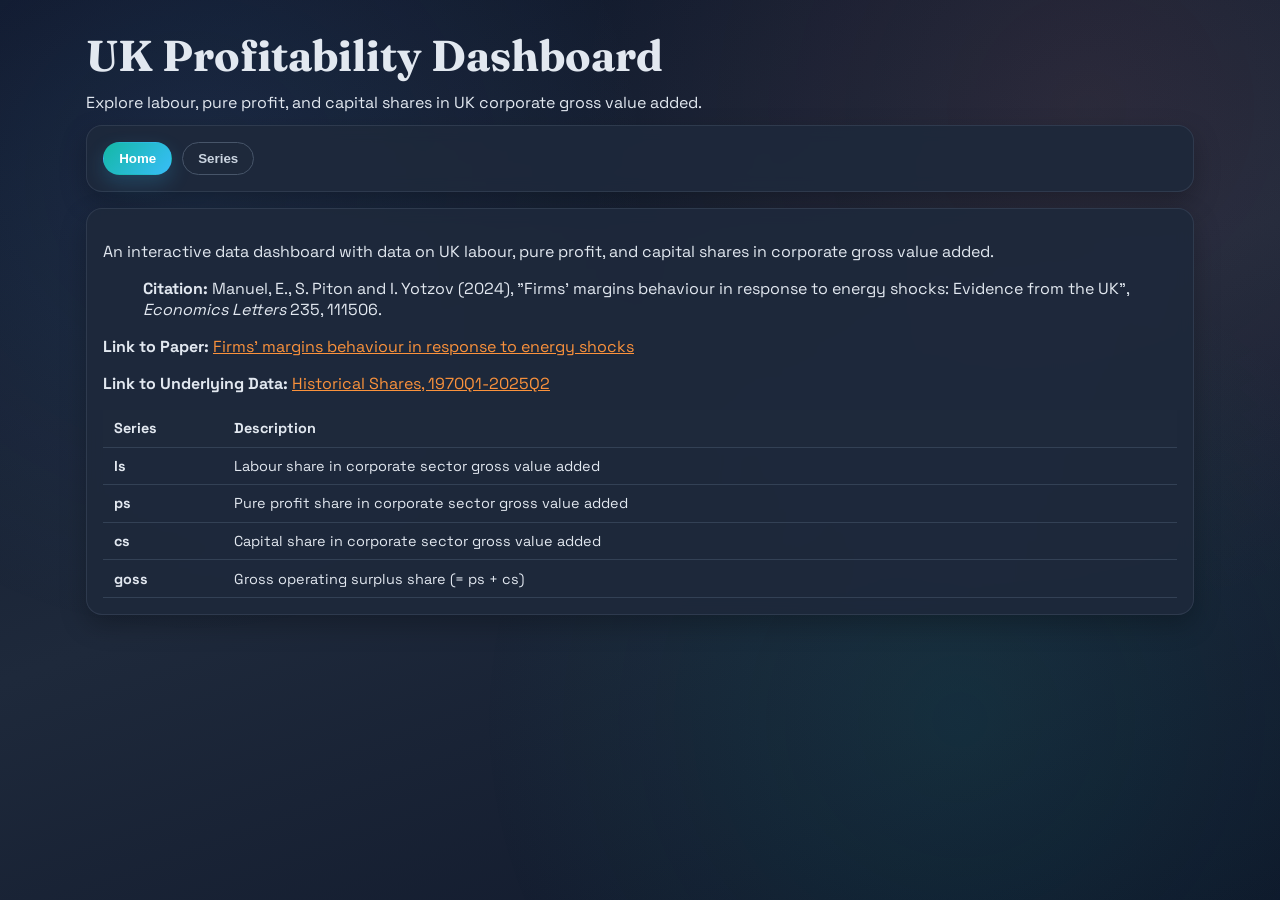
==== index.html @ 467ae9ec "Some more edits to the interactive figure in the dashboard." ====
<!doctype html>
<html lang="en">
  <head>
    <meta charset="UTF-8" />
    <meta name="viewport" content="width=device-width, initial-scale=1.0" />
    <title>UK Profits Dashboard</title>
    <link rel="stylesheet" href="styles.css" />
  </head>
  <body>
    <div class="background-layer" aria-hidden="true"></div>
    <main class="app-shell">
      <header class="hero">
        <h1>UK Profitability Dashboard</h1>
        <p class="subtitle" id="subtitleText">
          Explore labour, pure profit, and capital shares in UK corporate gross value added.
        </p>
        <section class="tabs card" role="tablist" aria-label="Dashboard pages">
          <button
            class="tab-button is-active"
            id="tab-home"
            data-page-id="home"
            role="tab"
            aria-selected="true"
            type="button"
          >
            Home
          </button>
          <button
            class="tab-button"
            id="tab-data"
            data-page-id="data"
            role="tab"
            aria-selected="false"
            type="button"
          >
            Series
          </button>
        </section>
      </header>

      <section id="homeSection" class="card">
        <p>
          An interactive data dashboard with data on UK labour, pure profit, and capital shares in corporate gross value added.
        </p>
        <blockquote>
          <p>
            <strong>Citation:</strong>  Manuel, E., S. Piton and I. Yotzov (2024), "Firms' margins behaviour in response to energy shocks: Evidence from the UK", <em>Economics Letters</em> 235, 111506.
          </p>
        </blockquote>
        <p>
          <strong>Link to Paper:</strong> <a href="https://www.sciencedirect.com/science/article/abs/pii/S0165176523005323" target="_blank" rel="noopener noreferrer">Firms' margins behaviour in response to energy shocks</a>
        </p>
        <p>
          <strong>Link to Underlying Data:</strong> <a href="https://docs.google.com/spreadsheets/d/1JH-yO6XuzuK81xpIovVxBA_Ss4RFpj5r/edit?usp=drivesdk&ouid=118050660930203159586&rtpof=true&sd=true" target="_blank" rel="noopener noreferrer">Historical Shares, 1970Q1-2025Q2</a>
        </p>  
        <div class="table-wrapper">
          <table class="home-features-table">
            <thead>
              <tr>
                <th>Series</th>
                <th>Description</th>
              </tr>
            </thead>
            <tbody>
              <tr>
                <td><strong>ls</strong></td>
                <td>Labour share in corporate sector gross value added</td>
              </tr>
              <tr>
                <td><strong>ps</strong></td>
                <td>Pure profit share in corporate sector gross value added</td>
              </tr>
              <tr>
                <td><strong>cs</strong></td>
                <td>Capital share in corporate sector gross value added</td>
              </tr>
              <tr>
                <td><strong>goss</strong></td>
                <td>Gross operating surplus share (= ps + cs)</td>
              </tr>
            </tbody>
          </table>
        </div>
      </section>

      <section id="dataSection" hidden>
        <section class="controls card" aria-label="Chart controls">
          <div class="control-group">
            <p class="control-title">Series</p>
            <div id="seriesControls" class="series-controls"></div>
          </div>
        </section>

        <section class="card">
          <h2>Shares of UK Corporate Gross Value Added</h2>
          <p class="chart-caption" id="chartCaption"></p>
          <div id="chartWrap" class="chart-wrap">
            <svg id="timeSeriesChart" viewBox="0 0 980 420" role="img" aria-label="Time-series chart"></svg>
            <div id="chartTooltip" class="chart-tooltip" hidden></div>
          </div>
          <div class="range-slider-wrap" id="rangeSliderWrap" hidden>
            <div class="range-labels">
              <span id="rangeStartLabel"></span>
              <span id="rangeEndLabel"></span>
            </div>
            <div class="range-slider">
              <input type="range" id="rangeStart" min="0" max="1" value="0" step="1" />
              <input type="range" id="rangeEnd" min="0" max="1" value="1" step="1" />
            </div>
            <button class="range-reset-btn" id="rangeResetBtn" type="button">Reset range</button>
          </div>
        </section>
      </section>
    </main>

    <script src="data/uk-profits-data.js"></script>
    <script src="app.js"></script>
  </body>
</html>
---- styles.css ----
@import url("https://fonts.googleapis.com/css2?family=Fraunces:opsz,wght@9..144,700&family=Space+Grotesk:wght@400;500;700&display=swap");

:root {
  --ink: #e2e8f0;
  --paper: #0f172a;
  --card: rgba(30, 41, 59, 0.92);
  --line: #334155;
  --accent: #14b8a6;
  --accent-2: #38bdf8;
  --ls: #60a5fa;
  --ps: #f87171;
  --cs: #fbbf24;
  --goss: #a78bfa;
}

* {
  box-sizing: border-box;
}

[hidden] {
  display: none !important;
}

body {
  margin: 0;
  color: var(--ink);
  font-family: "Space Grotesk", "Avenir Next", "Segoe UI", sans-serif;
  background: linear-gradient(160deg, #0f172a 0%, #1e293b 50%, #0f172a 100%);
  min-height: 100vh;
}

.background-layer {
  position: fixed;
  inset: 0;
  background-image:
    radial-gradient(circle at 15% 20%, rgba(96, 165, 250, 0.1) 0, transparent 35%),
    radial-gradient(circle at 85% 12%, rgba(248, 113, 113, 0.08) 0, transparent 38%),
    radial-gradient(circle at 75% 80%, rgba(20, 184, 166, 0.1) 0, transparent 40%);
  pointer-events: none;
}

.app-shell {
  position: relative;
  z-index: 1;
  max-width: 1140px;
  margin: 0 auto;
  padding: 2rem 1rem 3rem;
  display: grid;
  gap: 1rem;
}

.hero {
  display: grid;
  gap: 0.75rem;
  animation: reveal 500ms ease-out;
}

.eyebrow {
  margin: 0;
  text-transform: uppercase;
  letter-spacing: 0.08em;
  font-size: 0.78rem;
  font-weight: 700;
  color: #38bdf8;
}

h1,
h2 {
  margin: 0;
  font-family: "Fraunces", Georgia, serif;
}

h1 {
  font-size: clamp(1.9rem, 4vw, 2.7rem);
  line-height: 1.1;
}

h2 {
  font-size: 1.32rem;
}

a {
  color: #fb923c;
}

a:hover {
  color: #fdba74;
}

.subtitle {
  margin: 0;
  max-width: 72ch;
}

.card {
  background: var(--card);
  border: 1px solid rgba(148, 163, 184, 0.15);
  border-radius: 16px;
  padding: 1rem;
  backdrop-filter: blur(8px);
  box-shadow: 0 10px 26px rgba(0, 0, 0, 0.25);
  animation: reveal 650ms ease-out;
}

.tabs {
  display: flex;
  gap: 0.6rem;
  flex-wrap: wrap;
}

.tab-button {
  border: 1px solid #475569;
  border-radius: 999px;
  padding: 0.52rem 0.95rem;
  background: #1e293b;
  color: #cbd5e1;
  font-weight: 600;
  cursor: pointer;
  transition: all 150ms ease;
}

.tab-button:hover {
  background: #334155;
}

.tab-button.is-active {
  border-color: transparent;
  background: linear-gradient(130deg, var(--accent) 0%, var(--accent-2) 100%);
  color: #ffffff;
  box-shadow: 0 8px 20px rgba(56, 189, 248, 0.2);
}

.controls {
  display: grid;
  gap: 0.8rem;
  grid-template-columns: repeat(auto-fit, minmax(230px, 1fr));
}

.control-group {
  display: grid;
  gap: 0.45rem;
}

.control-title {
  margin: 0;
  font-size: 0.9rem;
  font-weight: 700;
}

.series-controls {
  display: flex;
  gap: 0.6rem;
  flex-wrap: wrap;
}

.series-option {
  display: inline-flex;
  align-items: center;
  gap: 0.45rem;
  border: 1px solid #475569;
  border-radius: 999px;
  padding: 0.34rem 0.62rem;
  background: #1e293b;
}

.series-dot {
  width: 10px;
  height: 10px;
  border-radius: 999px;
}

label,
select {
  font: inherit;
}

select {
  width: 100%;
  padding: 0.58rem 0.7rem;
  border-radius: 10px;
  border: 1px solid #475569;
  background: #1e293b;
  color: #e2e8f0;
}

.chart-wrap {
  position: relative;
  width: 100%;
  overflow: hidden;
}

#timeSeriesChart {
  width: 100%;
  min-width: 700px;
  height: auto;
  border-radius: 12px;
  background: linear-gradient(180deg, #1e293b 0%, #162032 100%);
}

.chart-caption {
  margin: 0.4rem 0 1rem;
  color: #94a3b8;
}

.chart-help {
  margin: 0.75rem 0 0;
  color: #64748b;

  font-size: 0.88rem;
}

.chart-tooltip {
  position: absolute;
  min-width: 180px;
  max-width: 260px;
  background: rgba(15, 23, 42, 0.92);
  color: #f8fafc;
  border-radius: 10px;
  padding: 0.55rem 0.65rem;
  font-size: 0.83rem;
  line-height: 1.35;
  pointer-events: none;
  box-shadow: 0 10px 24px rgba(2, 6, 23, 0.28);
}

.chart-tooltip-title {
  font-weight: 700;
  margin-bottom: 0.3rem;
}

.chart-tooltip-row {
  display: flex;
  justify-content: space-between;
  gap: 0.65rem;
}

.range-slider-wrap {
  margin-top: 0.75rem;
  padding: 0.5rem 0;
}

.range-labels {
  display: flex;
  justify-content: space-between;
  font-size: 0.85rem;
  font-weight: 600;
  color: #94a3b8;
  margin-bottom: 0.25rem;
}

.range-slider {
  position: relative;
  height: 28px;
}

.range-slider input[type="range"] {
  position: absolute;
  left: 0;
  top: 0;
  width: 100%;
  height: 28px;
  margin: 0;
  -webkit-appearance: none;
  appearance: none;
  background: none;
  pointer-events: none;
}

.range-slider input[type="range"]::-webkit-slider-runnable-track {
  height: 4px;
  border-radius: 2px;
  background: #475569;
}

.range-slider input[type="range"]#rangeEnd::-webkit-slider-runnable-track {
  background: transparent;
}

.range-slider input[type="range"]::-webkit-slider-thumb {
  -webkit-appearance: none;
  width: 18px;
  height: 18px;
  border-radius: 50%;
  background: linear-gradient(130deg, var(--accent) 0%, var(--accent-2) 100%);
  border: 2px solid #1e293b;
  box-shadow: 0 2px 6px rgba(0, 0, 0, 0.2);
  margin-top: -7px;
  pointer-events: auto;
  cursor: grab;
}

.range-slider input[type="range"]::-moz-range-track {
  height: 4px;
  border-radius: 2px;
  background: #475569;
  border: none;
}

.range-slider input[type="range"]#rangeEnd::-moz-range-track {
  background: transparent;
}

.range-slider input[type="range"]::-moz-range-thumb {
  width: 14px;
  height: 14px;
  border-radius: 50%;
  background: linear-gradient(130deg, var(--accent) 0%, var(--accent-2) 100%);
  border: 2px solid #1e293b;
  box-shadow: 0 2px 6px rgba(0, 0, 0, 0.2);
  pointer-events: auto;
  cursor: grab;
}

.range-reset-btn {
  margin-top: 0.4rem;
  border: 1px solid #475569;
  border-radius: 999px;
  padding: 0.3rem 0.75rem;
  background: #1e293b;
  color: #cbd5e1;
  font: inherit;
  font-size: 0.82rem;
  font-weight: 600;
  cursor: pointer;
  transition: background 150ms ease;
}

.range-reset-btn:hover {
  background: #334155;
}

.latest-cards {
  display: grid;
  gap: 0.75rem;
  grid-template-columns: repeat(auto-fit, minmax(180px, 1fr));
}

.latest-card {
  border-radius: 12px;
  border: 1px solid #334155;
  padding: 0.8rem;
  background: #1e293b;
}

.latest-label {
  margin: 0;
  font-size: 0.83rem;
  color: #94a3b8;
}

.latest-value {
  margin: 0.2rem 0 0;
  font-family: "Fraunces", Georgia, serif;
  font-size: 1.45rem;
}

.latest-delta {
  margin: 0.2rem 0 0;
  font-size: 0.83rem;
  color: #94a3b8;
}

.table-card {
  overflow: hidden;
}

.table-wrapper {
  overflow: auto;
}

table {
  width: 100%;
  border-collapse: collapse;
  min-width: 700px;
}

th,
td {
  text-align: left;
  padding: 0.58rem 0.68rem;
  border-bottom: 1px solid #334155;
  font-size: 0.9rem;
}

th {
  position: sticky;
  top: 0;
  background: #1e293b;
  z-index: 1;
}

.home-features-table td:first-child {
  width: 120px;
}

@keyframes reveal {
  from {
    opacity: 0;
    transform: translateY(10px);
  }
  to {
    opacity: 1;
    transform: translateY(0);
  }
}

@media (max-width: 820px) {
  .app-shell {
    padding-top: 1.4rem;
  }

  .chart-tooltip {
    min-width: 160px;
  }
}
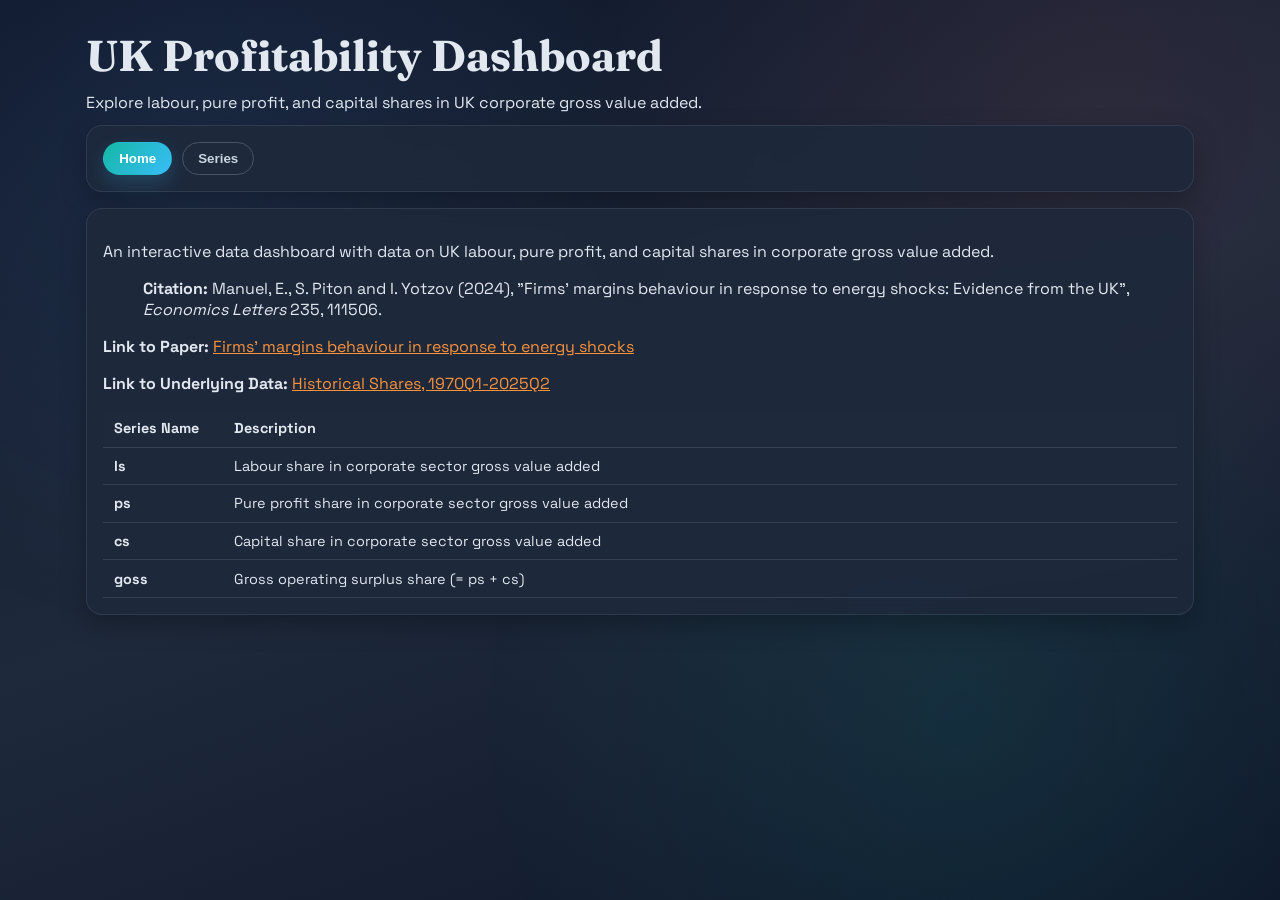
==== commit b003b16b: "Small update to a name" ====
--- a/index.html
+++ b/index.html
@@ -57,7 +57,7 @@
           <table class="home-features-table">
             <thead>
               <tr>
-                <th>Series</th>
+                <th>Series Name</th>
                 <th>Description</th>
               </tr>
             </thead>
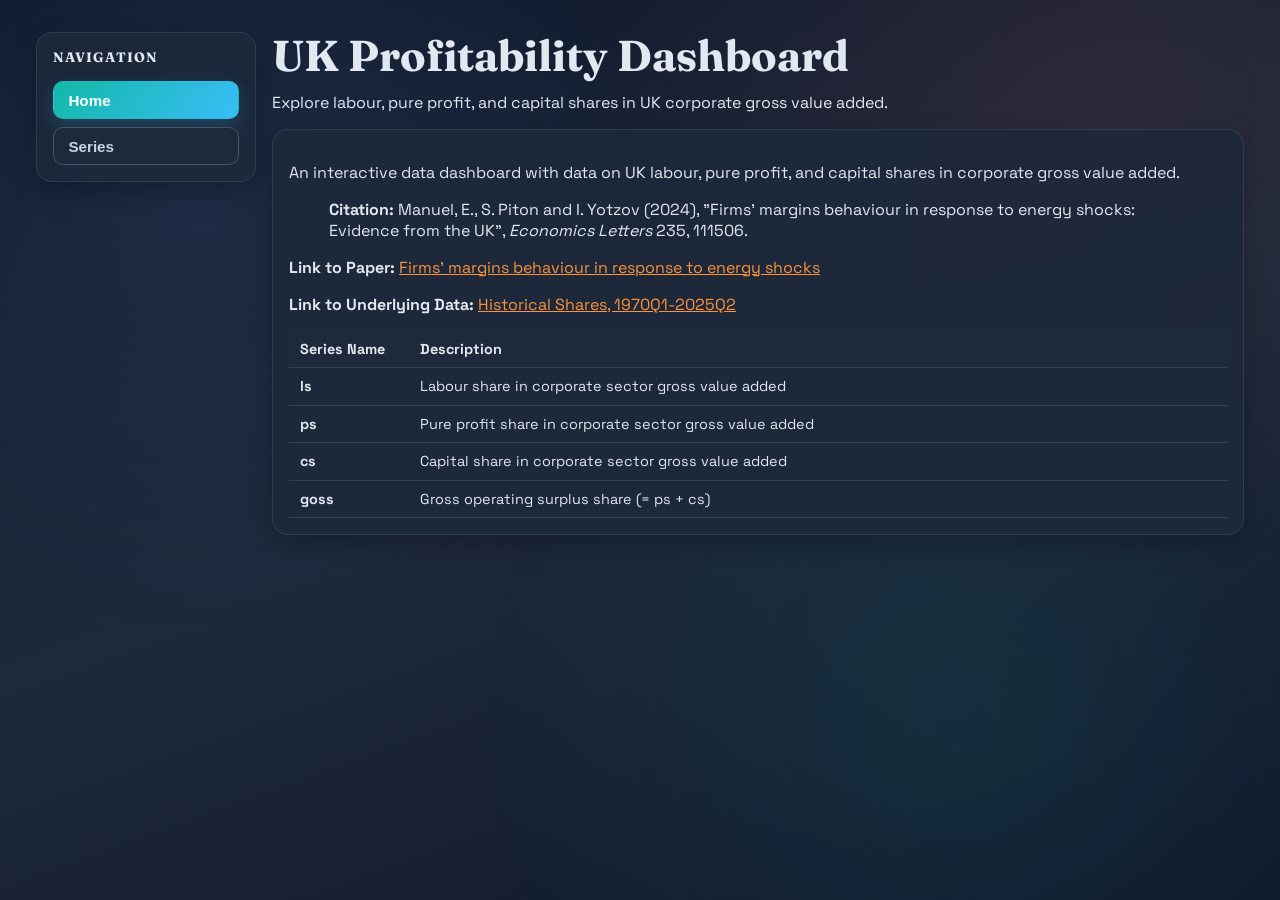
==== commit 993bb799: "Some more updates to the dashboard layout + added a history file to track changes." ====
--- a/index.html
+++ b/index.html
@@ -8,13 +8,10 @@
   </head>
   <body>
     <div class="background-layer" aria-hidden="true"></div>
-    <main class="app-shell">
-      <header class="hero">
-        <h1>UK Profitability Dashboard</h1>
-        <p class="subtitle" id="subtitleText">
-          Explore labour, pure profit, and capital shares in UK corporate gross value added.
-        </p>
-        <section class="tabs card" role="tablist" aria-label="Dashboard pages">
+    <div class="layout-wrapper">
+      <aside class="sidebar card" role="tablist" aria-label="Dashboard pages">
+        <h2 class="sidebar-title">Navigation</h2>
+        <nav class="sidebar-nav">
           <button
             class="tab-button is-active"
             id="tab-home"
@@ -35,8 +32,16 @@
           >
             Series
           </button>
-        </section>
-      </header>
+        </nav>
+      </aside>
+
+      <main class="app-shell">
+        <header class="hero">
+          <h1>UK Profitability Dashboard</h1>
+          <p class="subtitle" id="subtitleText">
+            Explore labour, pure profit, and capital shares in UK corporate gross value added.
+          </p>
+        </header>
 
       <section id="homeSection" class="card">
         <p>
@@ -112,6 +117,7 @@
         </section>
       </section>
     </main>
+    </div>
 
     <script src="data/uk-profits-data.js"></script>
     <script src="app.js"></script>
--- a/styles.css
+++ b/styles.css
@@ -39,12 +39,47 @@
   pointer-events: none;
 }
 
+.layout-wrapper {
+  position: relative;
+  z-index: 1;
+  display: flex;
+  max-width: 1240px;
+  margin: 0 auto;
+  padding: 2rem 1rem 3rem;
+  gap: 1rem;
+}
+
+.sidebar {
+  position: sticky;
+  top: 2rem;
+  align-self: flex-start;
+  width: 220px;
+  min-width: 220px;
+  display: flex;
+  flex-direction: column;
+  gap: 1rem;
+  padding: 1.2rem 1rem;
+}
+
+.sidebar-title {
+  font-size: 0.85rem;
+  text-transform: uppercase;
+  letter-spacing: 0.08em;
+  color: var(--ink);
+  margin: 0;
+}
+
+.sidebar-nav {
+  display: flex;
+  flex-direction: column;
+  gap: 0.5rem;
+}
+
 .app-shell {
   position: relative;
   z-index: 1;
-  max-width: 1140px;
-  margin: 0 auto;
-  padding: 2rem 1rem 3rem;
+  flex: 1;
+  min-width: 0;
   display: grid;
   gap: 1rem;
 }
@@ -102,21 +137,18 @@
   animation: reveal 650ms ease-out;
 }
 
-.tabs {
-  display: flex;
-  gap: 0.6rem;
-  flex-wrap: wrap;
-}
-
 .tab-button {
   border: 1px solid #475569;
-  border-radius: 999px;
-  padding: 0.52rem 0.95rem;
+  border-radius: 10px;
+  padding: 0.6rem 0.9rem;
   background: #1e293b;
   color: #cbd5e1;
   font-weight: 600;
   cursor: pointer;
   transition: all 150ms ease;
+  text-align: left;
+  width: 100%;
+  font-size: 0.95rem;
 }
 
 .tab-button:hover {
@@ -405,8 +437,26 @@
 }
 
 @media (max-width: 820px) {
-  .app-shell {
-    padding-top: 1.4rem;
+  .layout-wrapper {
+    flex-direction: column;
+  }
+
+  .sidebar {
+    position: static;
+    width: 100%;
+    min-width: 0;
+    flex-direction: row;
+    flex-wrap: wrap;
+    align-items: center;
+  }
+
+  .sidebar-nav {
+    flex-direction: row;
+    gap: 0.5rem;
+  }
+
+  .tab-button {
+    width: auto;
   }
 
   .chart-tooltip {
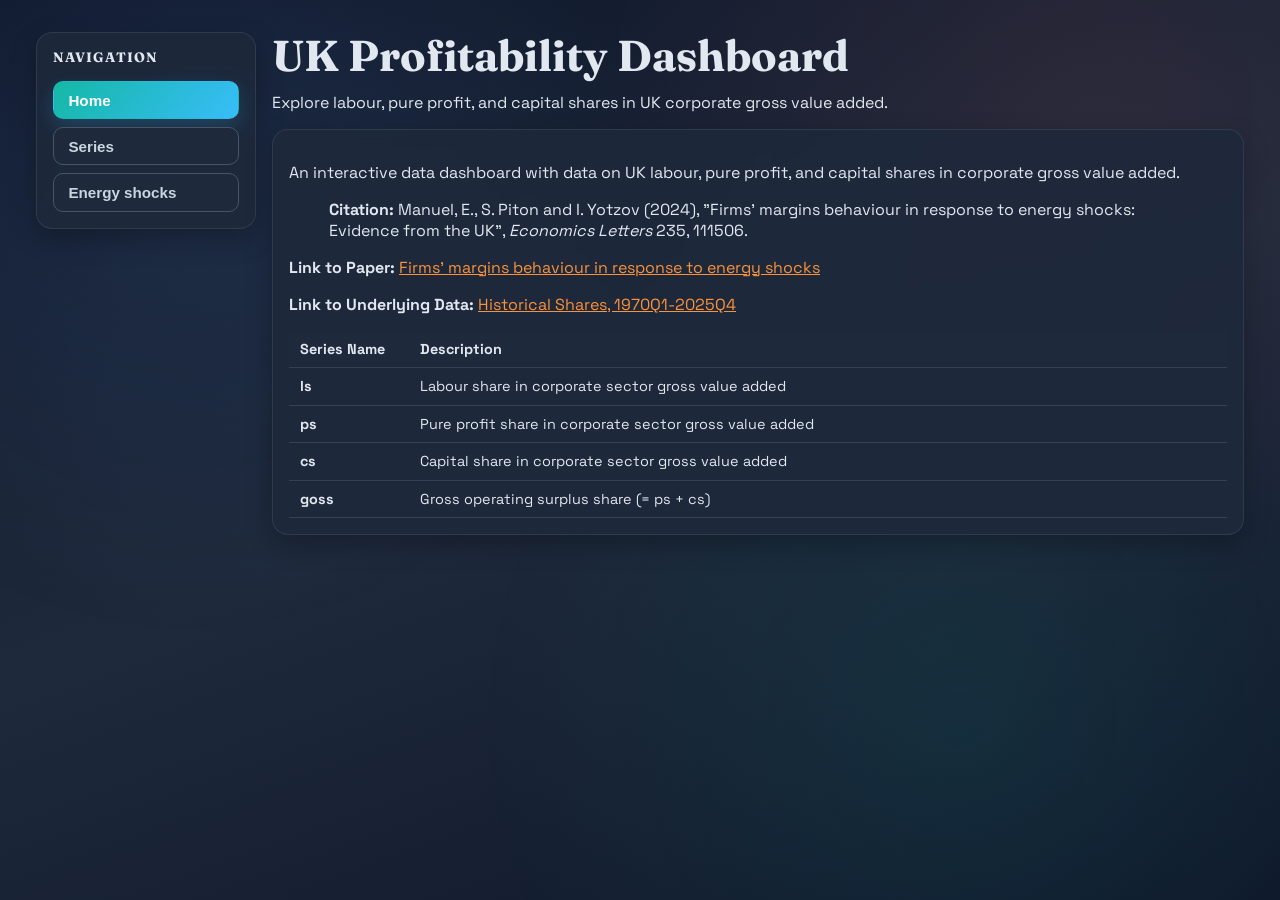
==== commit 72a93d8f: "Updating dashboard with data up to 2025Q4 and adding a new tab for energy shocks." ====
--- a/index.html
+++ b/index.html
@@ -32,6 +32,16 @@
           >
             Series
           </button>
+          <button
+            class="tab-button"
+            id="tab-shocks"
+            data-page-id="shocks"
+            role="tab"
+            aria-selected="false"
+            type="button"
+          >
+            Energy shocks
+          </button>
         </nav>
       </aside>
 
@@ -56,7 +66,7 @@
           <strong>Link to Paper:</strong> <a href="https://www.sciencedirect.com/science/article/abs/pii/S0165176523005323" target="_blank" rel="noopener noreferrer">Firms' margins behaviour in response to energy shocks</a>
         </p>
         <p>
-          <strong>Link to Underlying Data:</strong> <a href="https://docs.google.com/spreadsheets/d/1JH-yO6XuzuK81xpIovVxBA_Ss4RFpj5r/edit?usp=drivesdk&ouid=118050660930203159586&rtpof=true&sd=true" target="_blank" rel="noopener noreferrer">Historical Shares, 1970Q1-2025Q2</a>
+          <strong>Link to Underlying Data:</strong> <a href="https://docs.google.com/spreadsheets/d/16aVmWFWu49PQr-lD7spFjTF9rCz0QkCe/edit?usp=sharing&ouid=118050660930203159586&rtpof=true&sd=true" target="_blank" rel="noopener noreferrer">Historical Shares, 1970Q1-2025Q4</a>
         </p>  
         <div class="table-wrapper">
           <table class="home-features-table">
@@ -116,10 +126,36 @@
           </div>
         </section>
       </section>
+
+      <section id="shocksSection" hidden>
+        <section class="controls card" aria-label="Energy shock chart controls">
+          <div class="control-group">
+            <p class="control-title">Share</p>
+            <div id="shockSeriesControls" class="series-controls"></div>
+          </div>
+          <div class="control-group">
+            <p class="control-title">Energy shocks</p>
+            <div id="shockLegend" class="series-controls"></div>
+          </div>
+        </section>
+
+        <section class="card">
+          <h2>Cumulative change in shares around energy shocks</h2>
+          <p class="chart-caption" id="shockChartCaption">
+            Change in the selected share (percentage points) relative to the quarter of each shock.
+          </p>
+          <div id="shockChartWrap" class="chart-wrap">
+            <svg id="shockChart" viewBox="0 0 980 420" role="img" aria-label="Energy shock comparison chart"></svg>
+            <div id="shockChartTooltip" class="chart-tooltip" hidden></div>
+          </div>
+          <p class="chart-help">Lines are aligned so that quarter 0 is the start of each energy shock (1973Q4, 1979Q4, 2022Q1).</p>
+        </section>
+      </section>
     </main>
     </div>
 
     <script src="data/uk-profits-data.js"></script>
+    <script src="data/uk-profits-energy-shocks.js"></script>
     <script src="app.js"></script>
   </body>
 </html>
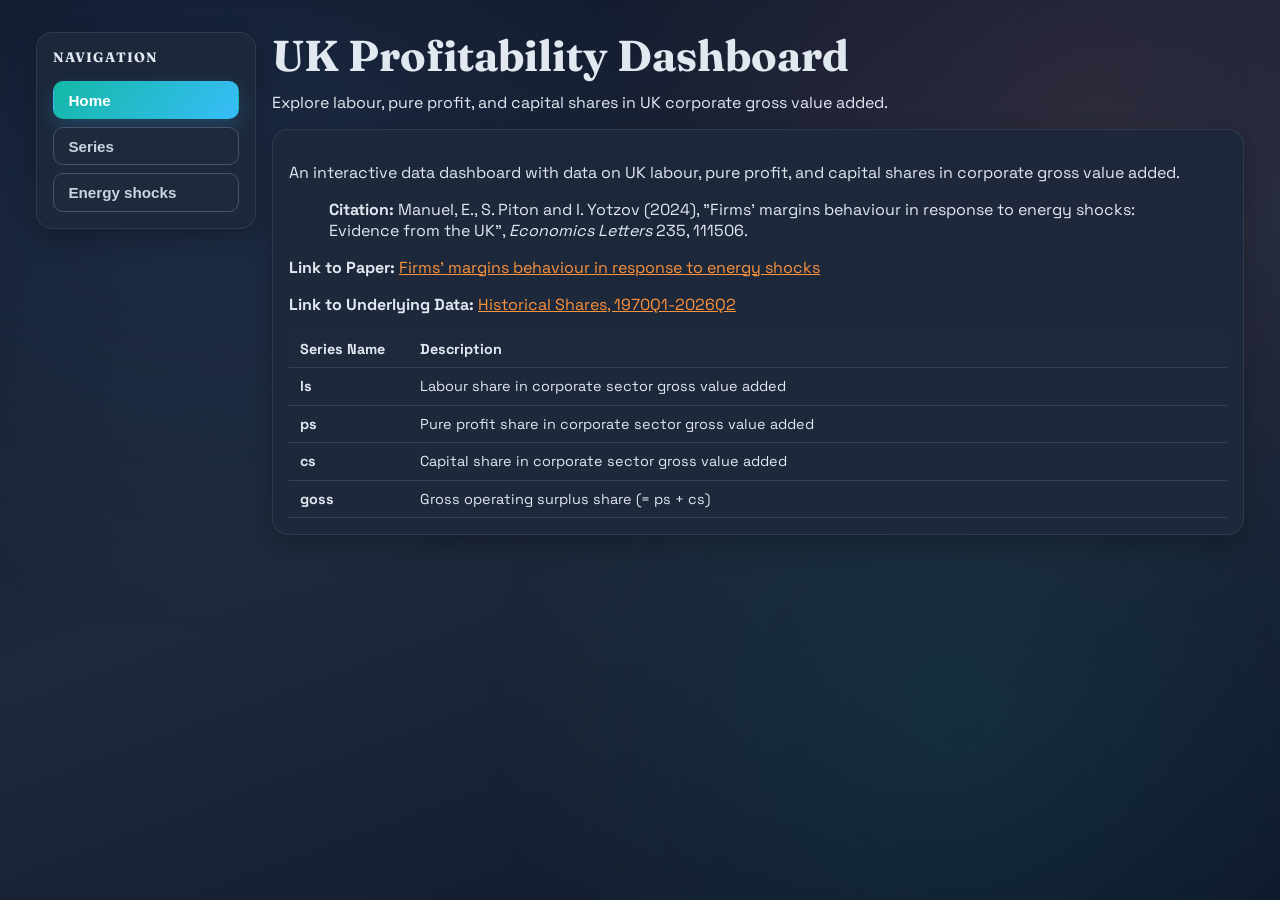
==== commit 597c2a35: "Updating dashboard with data up to 2026Q2." ====
--- a/index.html
+++ b/index.html
@@ -66,7 +66,7 @@
           <strong>Link to Paper:</strong> <a href="https://www.sciencedirect.com/science/article/abs/pii/S0165176523005323" target="_blank" rel="noopener noreferrer">Firms' margins behaviour in response to energy shocks</a>
         </p>
         <p>
-          <strong>Link to Underlying Data:</strong> <a href="https://docs.google.com/spreadsheets/d/16aVmWFWu49PQr-lD7spFjTF9rCz0QkCe/edit?usp=sharing&ouid=118050660930203159586&rtpof=true&sd=true" target="_blank" rel="noopener noreferrer">Historical Shares, 1970Q1-2025Q4</a>
+          <strong>Link to Underlying Data:</strong> <a href="https://docs.google.com/spreadsheets/d/1WhZZTpcvk796e_7MbHnG2AlnS93NfX8h/edit?usp=sharing&ouid=118050660930203159586&rtpof=true&sd=true" target="_blank" rel="noopener noreferrer">Historical Shares, <span id="dataRangeLabel">1970Q1-2026Q2</span></a>
         </p>  
         <div class="table-wrapper">
           <table class="home-features-table">
@@ -148,7 +148,7 @@
             <svg id="shockChart" viewBox="0 0 980 420" role="img" aria-label="Energy shock comparison chart"></svg>
             <div id="shockChartTooltip" class="chart-tooltip" hidden></div>
           </div>
-          <p class="chart-help">Lines are aligned so that quarter 0 is the start of each energy shock (1973Q4, 1979Q4, 2022Q1).</p>
+          <p class="chart-help">Lines are aligned so that quarter 0 is the start of each energy shock (<span id="shockListLabel">1973Q4, 1979Q4, 2011Q1, 2022Q1</span>).</p>
         </section>
       </section>
     </main>
--- a/styles.css
+++ b/styles.css
@@ -221,7 +221,8 @@
   overflow: hidden;
 }
 
-#timeSeriesChart {
+#timeSeriesChart,
+#shockChart {
   width: 100%;
   min-width: 700px;
   height: auto;
